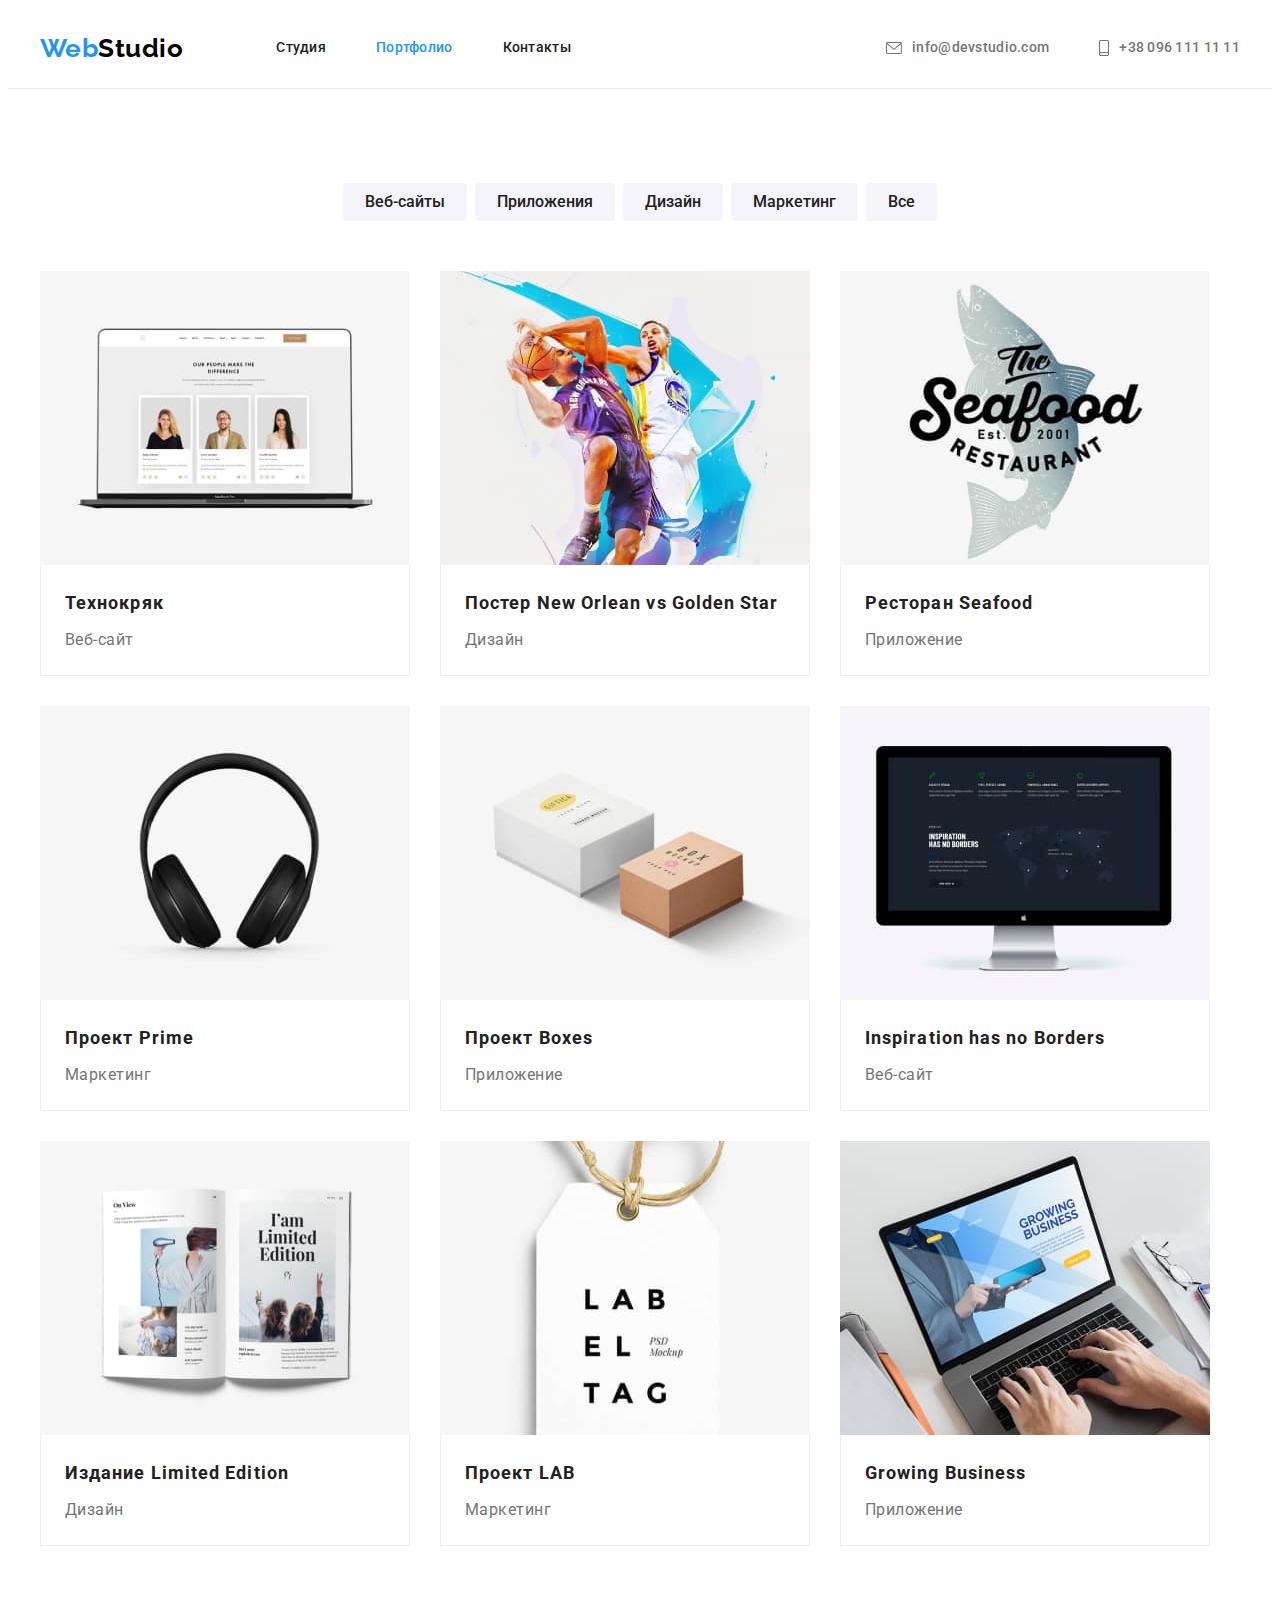
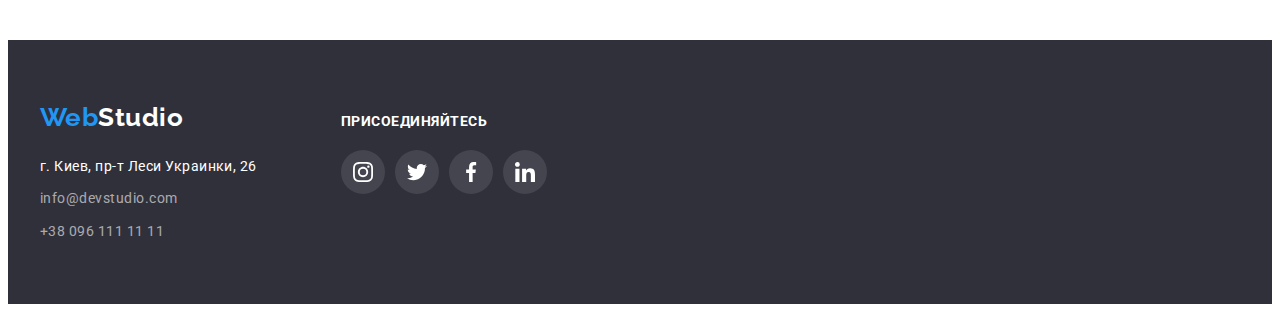
==== portfolio.html @ 441e7ecd "home work 5" ====
<!DOCTYPE html>
<html lang="ru">

<head>
    <meta charset="UTF-8" />
    <meta name="viewport" content="width=device-width, initial-scale=1.0" />
    <title>portfolio</title>
    <link href="https://fonts.googleapis.com/css2?family=Raleway:wght@700&family=Roboto:wght@400;500;700;900&display=swap" rel="stylesheet" />
    <link rel="stylesheet" href="https://cdnjs.cloudflare.com/ajax/libs/modern-normalize/1.0.0/modern-normalize.min.css" integrity="sha512-ISS7cAi1PEhQ8jnbJpJZMd29NlhNj4AWYyLOSp2CE/CsHxTCu+r+t0D2yoJudVrd0/8fTVPUVDzY5Tvli75u/g==" crossorigin="anonymous" />
    <link rel="stylesheet" href="./css/style.css" />
</head>

<body>
    <!-- =========== header =========== -->
    <header class="header">
        <div class="container header">
            <nav class="header-nav">
                <a class="logo" href="#">Web<span>Studio</span></a>
                <ul class="nav">
                    <li class="item"><a class="link" href="./index.html">Студия</a></li>
                    <li class="item"><a class="link active" href="#">Портфолио</a></li>
                    <li class="item"><a class="link" href="#">Контакты</a></li>
                </ul>
            </nav>
            <ul class="contacts">
                <li class="item">
                    <a class="link" href="mailto:info@devstudio.com">
                        <svg class="icon-item-email">
                            <use href="./images/system/sprite.svg#email"></use>
                        </svg>
                        info@devstudio.com
                    </a>
                </li>
                <li class="item">
                    <a class="link" href="tel:+380961111111">
                        <svg class="icon-item-smartphone">
                            <use href="./images/system/sprite.svg#smartphone"></use>
                        </svg>
                        +38 096 111 11 11
                    </a>
                </li>
            </ul>
        </div>
    </header>
    <!-- =========== portfolio =========== -->
    <section class="portfolio">
        <div class="container">
            <h1 class="visually-hidden">Портфолио</h1>
            <ul class="filter">
                <li class="item"><button class="btn" type="button">Веб-сайты</button></li>
                <li class="item"><button class="btn" type="button">Приложения</button></li>
                <li class="item"><button class="btn" type="button">Дизайн</button></li>
                <li class="item"><button class="btn" type="button">Маркетинг</button></li>
                <li class="item"><button class="btn" type="button">Все</button></li>
            </ul>
            <ul class="samples">
                <li class="item">
                    <a class="link" href="#">
                        <img class="img" src="./images/content/p-img-1.jpg" alt="ноутбук з людьми" width="370" />
                        <div class="wrapper">
                            <h2 class="title">Технокряк</h2>
                            <p class="text">Веб-сайт</p>
                        </div>
                    </a>
                </li>
                <li class="item">
                    <a class="link" href="#">
                        <img class="img" src="./images/content/p-img-2.jpg" alt="баскетболісти" width="370" />
                        <div class="wrapper">
                            <h2 class="title">Постер New Orlean vs Golden Star</h2>
                            <p class="text">Дизайн</p>
                        </div>
                    </a>
                </li>
                <li class="item">
                    <a class="link" href="#">
                        <img class="img" src="./images/content/p-img-3.jpg" alt="логотип Seafood" width="370" />
                        <div class="wrapper">
                            <h2 class="title">Ресторан Seafood</h2>
                            <p class="text">Приложение</p>
                        </div>
                    </a>
                </li>
                <li class="item">
                    <a class="link" href="#">
                        <img class="img" src="./images/content/p-img-4.jpg" alt="навушники" width="370" />
                        <div class="wrapper">
                            <h2 class="title">Проект Prime</h2>
                            <p class="text">Маркетинг</p>
                        </div>
                    </a>
                </li>
                <li class="item">
                    <a class="link" href="#">
                        <img class="img" src="./images/content/p-img-5.jpg" alt="дві коробки" width="370" />
                        <div class="wrapper">
                            <h2 class="title">Проект Boxes</h2>
                            <p class="text">Приложение</p>
                        </div>
                    </a>
                </li>
                <li class="item">
                    <a class="link" href="#">
                        <img class="img" src="./images/content/p-img-6.jpg" alt="монітор компютера" width="370" />
                        <div class="wrapper">
                            <h2 class="title">Inspiration has no Borders</h2>
                            <p class="text">Веб-сайт</p>
                        </div>
                    </a>
                </li>
                <li class="item">
                    <a class="link" href="#">
                        <img class="img" src="./images/content/p-img-7.jpg" alt="відкрита книга" width="370" />
                        <div class="wrapper">
                            <h2 class="title">Издание Limited Edition</h2>
                            <p class="text">Дизайн</p>
                        </div>
                    </a>
                </li>
                <li class="item">
                    <a class="link" href="#">
                        <img class="img" src="./images/content/p-img-8.jpg" alt="етикетка LAB" width="370" />
                        <div class="wrapper">
                            <h2 class="title">Проект LAB</h2>
                            <p class="text">Маркетинг</p>
                        </div>
                    </a>
                </li>
                <li class="item">
                    <a class="link" href="#">
                        <img class="img" src="./images/content/p-img-9.jpg" alt="ноутбук на якому друкують" width="370" />
                        <div class="wrapper">
                            <h2 class="title">Growing Business</h2>
                            <p class="text">Приложение</p>
                        </div>
                    </a>
                </li>
            </ul>
        </div>
    </section>
    <!-- =========== footer =========== -->
    <footer class="footer">
        <div class="container wrapper">
            <div class="footer-wrapper">
                <a class="logo" href="#">Web<span>Studio</span></a>
                <address class="address">
                    г. Киев, пр-т Леси Украинки, 26
                    <a class="contact" href="mailto:info@devstudio.com">info@devstudio.com</a>
                    <a class="contact" href="tel:+380961111111">+38 096 111 11 11</a>
                </address>
            </div>
            <div class="join">
                <p class="join-title">присоединяйтесь</p>
                <ul class="join-list list">
                    <li class="list-item item">
                        <a class="item-link" href="https://www.instagram.com/hvozdetskiyyrii/" target="_blank" rel="noopener">
                            <svg class="join-icon">
                                <use href="./images/system/sprite.svg#instagram"></use>
                            </svg>
                        </a>
                    </li>
                    <li class="list-item item">
                        <a class="item-link" href="https://twitter.com/Rasty_Wow" target="_blank" rel="noopener">
                            <svg class="join-icon">
                                <use href="./images/system/sprite.svg#twitter"></use>
                            </svg>
                        </a>
                    </li>
                    <li class="list-item item">
                        <a class="item-link" href="https://www.facebook.com/profile.php?id=100014573435045" target="_blank" rel="noopener">
                            <svg class="join-icon">
                                <use href="./images/system/sprite.svg#facebook"></use>
                            </svg>
                        </a>
                    </li>
                    <li class="list-item item">
                        <a class="item-link" href="https://www.linkedin.com/in/yrii-hvozdetskiy-2976211a9/" target="_blank" rel="noopener">
                            <svg class="join-icon">
                                <use href="./images/system/sprite.svg#linkedin"></use>
                            </svg>
                        </a>

                    </li>
                </ul>
            </div>
        </div>
    </footer>
</body>

</html>
---- css/style.css ----
/* ======= global css ======= */
:root {
    --primary-text-color: #757575;
    --title-color: #212121;
    --accent-color: #2196F3;
    --white-text-color: #FFFFFF;
    --bg-color: #F5F4FA;
    --header-logo-span: #000000;
    --hero-footer-bg-color: #2F303A;
    --icon-current-color: #AFB1B8;
}

html {
    box-sizing: border-box;
}

body {
    font-family: Roboto, sans-serif;
    font-weight: 400;
    letter-spacing: 0.03em;
    line-height: 1.71;
    color: var(--primary-text-color);
}

h1,
h2,
h3,
h4,
h5,
h6 {
    padding: 0;
    margin: 0;
}

img {
    display: block;
    max-width: 100%;
    height: auto;
}

a {
    text-decoration: none;
    cursor: pointer;
    display: inline-block;
}

ul,
li {
    list-style: none;
    margin: 0;
    padding: 0;
}

button {
    font-family: inherit;
    cursor: pointer;
}

.visually-hidden {
    position: absolute;
    width: 1px;
    height: 1px;
    margin: -1px;
    border: 0;
    padding: 0;
    clip: rect(0 0 0 0);
    overflow: hidden;
}

/* ======= header css ======= */

.container {
    width: 1200px;
    padding-left: 15px;
    padding-right: 15px;
    margin-right: auto;
    margin-left: auto;
}

.container.header {
    display: flex;
    border: none;
}

.logo {
    font-family: Raleway, sans-serif;
    font-weight: 700;
    font-size: 26px;
    line-height: 1.19;

    color: var(--accent-color);
}

.logo span {
    color: var(--header-logo-span);
}

.header .logo {
    margin-right: 93px;
}

.header {
    align-items: center;
    border-bottom: 1px solid #ECECEC;
}

.header .contacts {
    display: flex;
}

.header-nav {
    display: flex;
    align-items: center;
}

.nav {
    display: flex;
}

.nav .link {
    font-weight: 500;
    font-size: 14px;
    line-height: 1.14;
    letter-spacing: 0.02em;
    padding: 32px 0;

    color: var(--title-color);
}

.nav .item+.item {
    margin-left: 50px;
}

.contacts {
    margin-left: auto;
}

.contacts .item+.item {
    margin-left: 50px;
}

.contacts .link {
    font-weight: 500;
    font-size: 14px;
    line-height: 1.14;
    letter-spacing: 0.02em;
    padding: 32px 0;
    display: flex;
    align-items: center;

    color: var(--primary-text-color);
}

.icon-item-email {
    width: 16px;
    height: 12px;
    margin-right: 10px;
    
    fill: currentColor;
}

.icon-item-smartphone {
    width: 10px;
    height: 16px;
    margin-right: 10px;

    fill: currentColor;
}

.contacts .link:hover,
.contacts .link:focus {
    --color4: var(--accent-color);
}

.link:hover,
.link:focus {
    color: var(--accent-color);
}

.nav .link.active {
    color: var(--accent-color);
}

/* ======= Студія / hero css =======*/

.hero {
    max-width: 1600px;
    text-align: center;
    padding-top: 200px;
    padding-bottom: 200px;
    padding-left: 15px;
    padding-right: 15px;
    margin-right: auto;
    margin-left: auto;

    background: var(--hero-footer-bg-color);
    background-position: center;
    background-repeat: no-repeat;
    background-size: cover;
    background: linear-gradient(to right, rgba(47, 48, 58, 0.4), rgba(47, 48, 58, 0.4)), url("../images/content/hero-bg.jpg");
}

.hero .title {
    font-weight: 900;
    font-size: 44px;
    line-height: 1.36;
    text-align: center;
    letter-spacing: 0.06em;
    text-transform: uppercase;

    color: var(--white-text-color);
}

.hero .btn {
    font-weight: 700;
    font-size: 16px;
    line-height: 1.88;
    letter-spacing: 0.06em;
    margin-top: 30px;
    padding: 10px 32px;
    border-radius: 4px;

    color: var(--white-text-color);
    background: var(--accent-color);
    box-shadow: 0px 4px 4px rgba(0, 0, 0, 0.15);
    border: transparent;
}

/* ======= Студія / benefits css =======*/

.benefits {
    padding-top: 94px;
}

.benefits .icon {
    text-align: center;
    padding-top: 25px;
    padding-bottom: 25px;
    margin-bottom: 30px;
    display: flex;
    justify-content: center;
    border-radius: 4px;

    background: var(--bg-color)
}

.benefits .icon-item {
    width: 70px;
    height: 70px;

}


.benefits .title {
    font-weight: 700;
    font-size: 14px;
    line-height: 1.14;
    text-transform: uppercase;

    color: var(--title-color);
}

.benefits .text {
    font-size: 14px;
    line-height: 1.71;
    margin: 10px 0 0 0;
}

.benefits .list {
    display: flex;
    flex-wrap: wrap;
    margin: -15px;
}

.benefits .item {
    width: 270px;
    margin: 15px;
}

/* ======= Студія / works css =======*/

.works {
    padding: 94px 0px;
}

.works .img {
    display: block;
}

.works .title {
    font-weight: 700;
    font-size: 36px;
    line-height: 1.17;
    text-align: center;

    color: var(--title-color);
}

.works .list {
    display: flex;
    flex-wrap: wrap;
    margin: -15px;
    margin-top: 50px;
}

.works .item {
    width: 370px;
    margin: 15px;
}

/* ======= Студія / team css =======*/

.team {
    padding-top: 94px;
    padding-bottom: 94px;

    background-color: var(--bg-color);
}

.team .main-title {
    font-weight: 700;
    font-size: 36px;
    line-height: 1.17;
    text-align: center;

    color: var(--title-color);
}

.description {
    display: flex;
    flex-wrap: wrap;
    margin: -15px;
    margin-top: 50px;
}

.description .wrapper {
    padding: 30px 32px;

}

.description .item {
    margin: 15px;
    text-align: center;


    background-color: #FFFFFF;
    box-shadow: 0px 1px 3px rgba(0, 0, 0, 0.12), 0px 1px 1px rgba(0, 0, 0, 0.14), 0px 2px 1px rgba(0, 0, 0, 0.2);
    border-radius: 0px 0px 4px 4px;
}

.description .img {
    display: block;
}

.description .title {
    font-weight: 500;
    font-size: 16px;
    line-height: 1.19;

    color: var(--title-color);
}

.description .text {
    font-size: 16px;
    line-height: 1.19;
    margin: 10px 0 0;
}

.social-networks {
    display: flex;
    justify-content: space-between;
    margin-top: 16px;
}

.network-link {
    display: flex;
    align-items: center;
    justify-content: center;
    width: 44px;
    height: 44px;
    border-radius: 50%;

    color: var(--icon-current-color);
}

.network-link:hover,
.network-link:focus {
    background-color: var(--accent-color);
    color: var(--white-text-color);
}

.network-icon{
    fill: currentColor;
}

.social-networks .network-icon {
    width: 20px;
    height: 20px;
}

/* ======= Студія / customers css =======*/

.customers {
    padding: 94px 0px;
}

.customers .title {
    font-weight: 700;
    font-size: 36px;
    line-height: 1.17;
    text-align: center;
    margin-bottom: 50px;

    color: var(--title-color)
}

.customers .company {
    display: flex;
    justify-content: center;
}

.company-item:not(:nth-last-child(1)) {
    margin-right: 30px;
}

.company-link {
    display: flex;
    align-items: center;
    justify-content: center;
    min-width: 170px;
    height: 90px;
    border: 1px solid var(--icon-current-color);
    box-sizing: border-box;
    border-radius: 4px;

    color:var(--icon-current-color);
}

.company-link:hover,
.company-link:focus {
    border-color: var(--accent-color);
    color:var(--accent-color);
}

.company-icon{
    fill: currentColor;
}

/*======= Портфолио / filter css =======*/

.portfolio {
    padding-top: 94px;
    padding-bottom: 94px;
}

.filter {
    display: flex;
    justify-content: center;
}

.filter .btn {
    font-weight: 500;
    font-size: 16px;
    line-height: 1.62;
    padding: 6px 22px;
    border-radius: 4px;

    color: var(--title-color);
    background: var(--bg-color);
    border: transparent;
}

.filter .item+.item {
    margin-left: 8px;
}

.filter .btn:hover,
.filter .btn:focus {
    font-style: normal;
    font-weight: 500;
    font-size: 16px;
    line-height: 1.62;
    /* text-align: center; */

    color: var(--white-text-color);
    background: var(--accent-color);
}

/*======= Портфолио / samples css =======*/

.samples {
    display: flex;
    flex-wrap: wrap;
    margin-top: 50px;
}

.samples .link:hover,
.samples .link:focus {
    box-shadow: 0px 1px 1px rgba(0, 0, 0, 0.12), 0px 4px 4px rgba(0, 0, 0, 0.06), 1px 4px 6px rgba(0, 0, 0, 0.16);
}

.samples .item:not(:nth-child(3n)) {
    margin-right: 30px;
}

.samples .item:not(:nth-last-child(-n+3)) {
    margin-bottom: 30px;
}

.samples .wrapper {
    padding: 20px 24px;
    border: 1px solid #EEEEEE;
    border-top: none;
}

.samples .img {
    display: block;
}

.samples .title {
    font-weight: 700;
    font-size: 18px;
    line-height: 2;
    letter-spacing: 0.06em;

    color: var(--title-color);
}

.samples .text {
    font-size: 16px;
    line-height: 1.88;
    margin: 4px 0 0;

    color: var(--primary-text-color);
}

/* ======= footer css ======= */

.container.wrapper {
    display: flex;
    align-items: baseline;
}

.footer-wrapper {
    margin-right: 70px;
}

.footer {
    padding-top: 60px;
    padding-bottom: 60px;

    background-color: var(--hero-footer-bg-color);
}

.footer .logo {
    font-family: Raleway;
    font-weight: 700;
    font-size: 26px;
    line-height: 1.19;

    color: var(--accent-color);
}

.footer .logo span {
    color: var(--white-text-color);
}

.footer .address {
    width: 231px;
    font-style: normal;
    font-size: 14px;
    line-height: 1.71;
    margin-top: 20px;

    color: var(--white-text-color);
}

.address .contact {
    font-style: normal;
    font-size: 14px;
    line-height: 1.71;
    margin-top: 9px;

    color: rgba(255, 255, 255, 0.6);
}

.address .contact:hover,
.address .contact:focus {
    color: var(--white-text-color);
}

.join-title {
    font-weight: 700;
    font-size: 14px;
    line-height: 1.14;
    text-transform: uppercase;
    margin-bottom: 20px;

    color: var(--white-text-color);
}

.join-list {
    display: flex;
    justify-content: center;
}

.list-item:not(:nth-last-child(1)) {
    margin-right: 10px;
}

.item-link {
    display: inline-flex;
    padding: 12px;
    border-radius: 50%;

    background: rgba(255, 255, 255, 0.1);
    color: var(--white-text-color);
}

.item-link:hover,
.item-link:focus {
    background-color: var(--accent-color);

}

.join-icon {
    width: 20px;
    height: 20px;

    fill: currentColor;
}
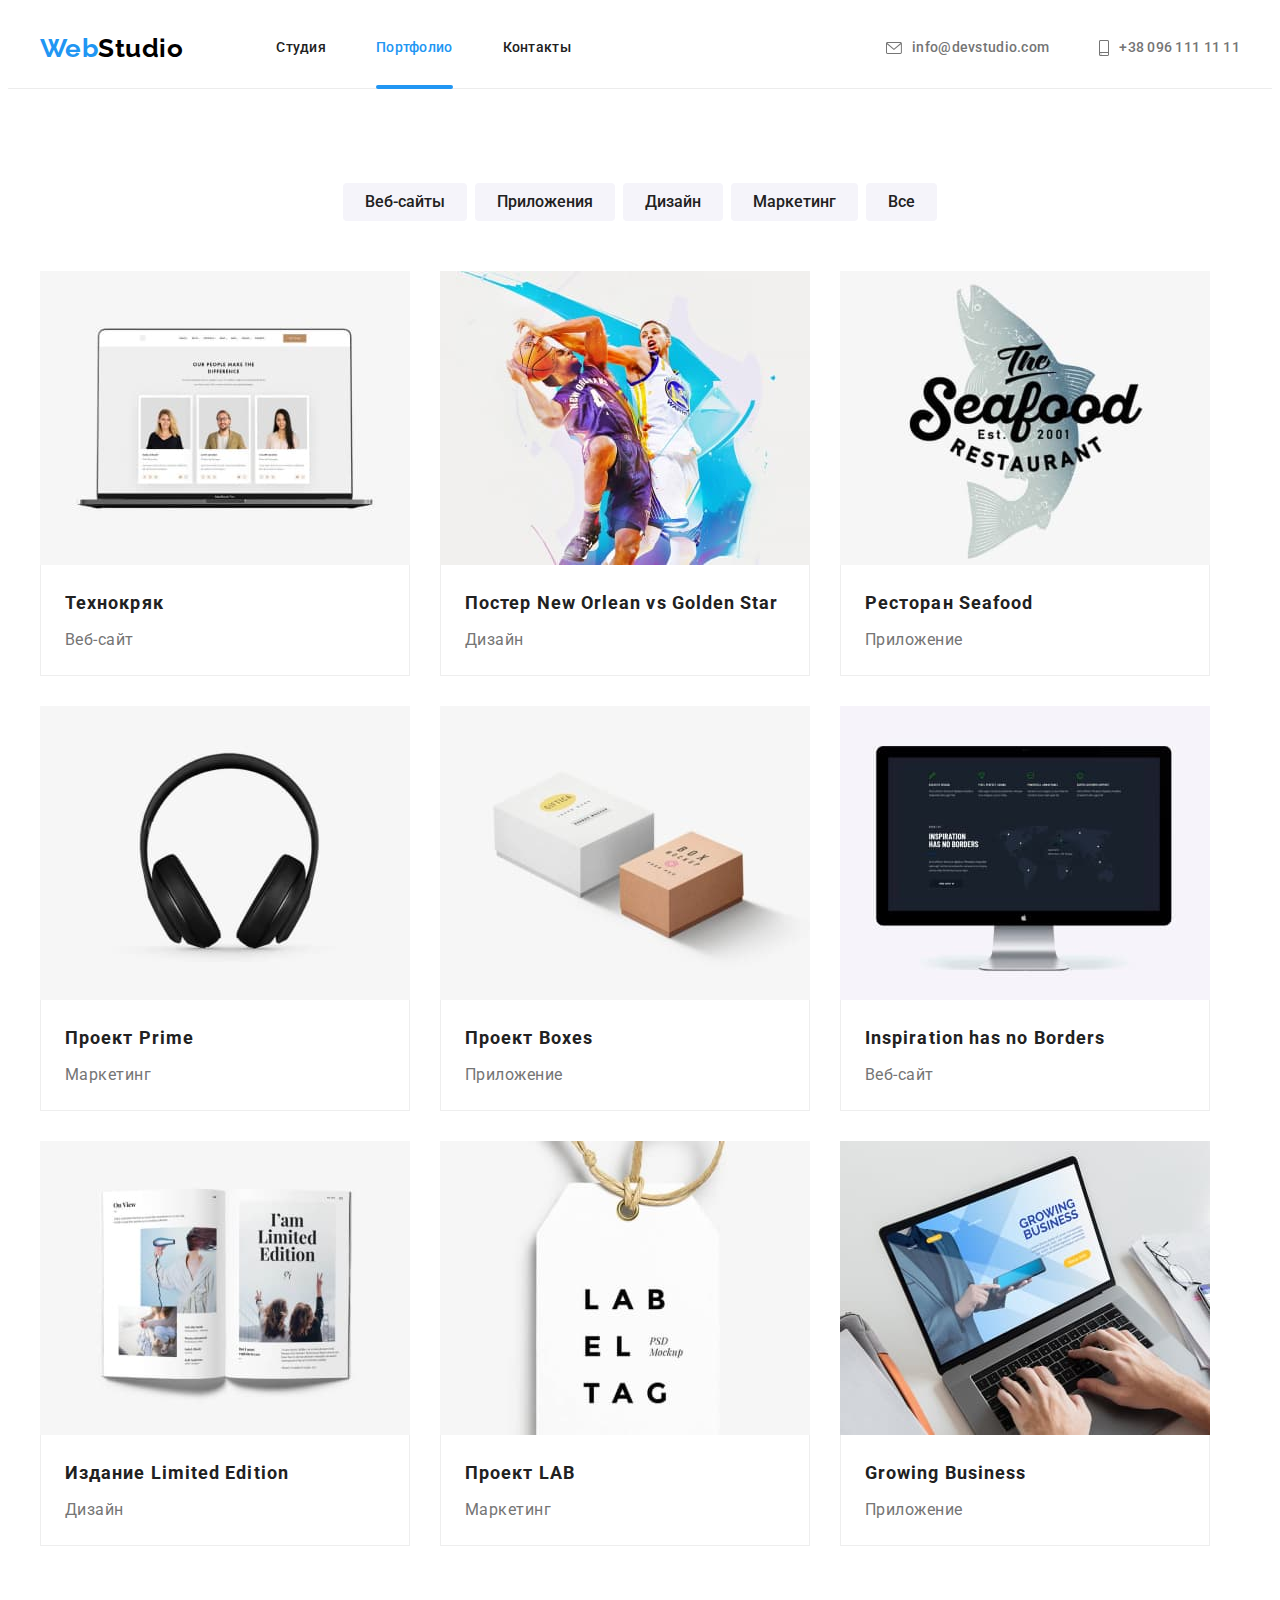
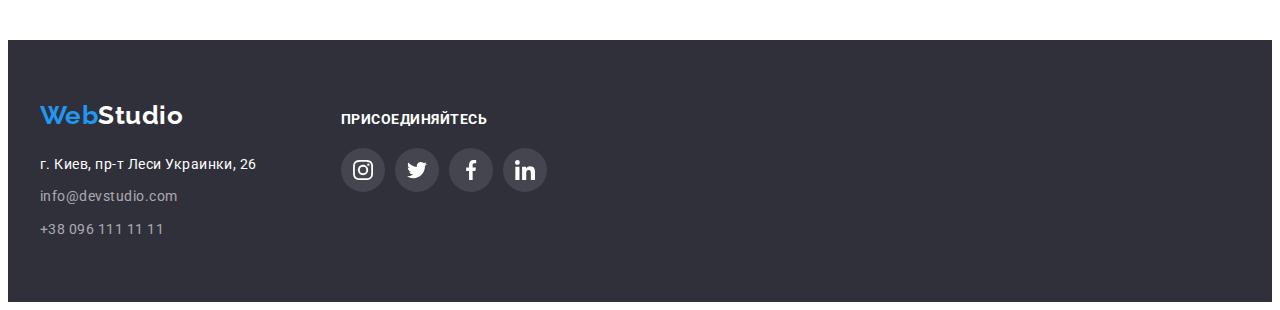
==== commit de39bcd3: "add overlay to. portfolio .samples" ====
--- a/portfolio.html
+++ b/portfolio.html
@@ -56,7 +56,13 @@
             <ul class="samples">
                 <li class="item">
                     <a class="link" href="#">
-                        <img class="img" src="./images/content/p-img-1.jpg" alt="ноутбук з людьми" width="370" />
+                        <div class="wrapper-overlay">
+                            <img class="img" src="./images/content/p-img-1.jpg" alt="ноутбук з людьми" width="370" />
+                            <div class="samples-overlay">
+                                <p class="samples-overlay-text">Технокряк это современная площадка распространения коронавируса. Компании используют эту платформу для цифрового шпионажа и атак на защищённые сервера конкурентов.
+                                </p>
+                            </div>
+                        </div>
                         <div class="wrapper">
                             <h2 class="title">Технокряк</h2>
                             <p class="text">Веб-сайт</p>
@@ -65,7 +71,13 @@
                 </li>
                 <li class="item">
                     <a class="link" href="#">
-                        <img class="img" src="./images/content/p-img-2.jpg" alt="баскетболісти" width="370" />
+                        <div class="wrapper-overlay">
+                            <img class="img" src="./images/content/p-img-2.jpg" alt="баскетболісти" width="370" />
+                            <div class="samples-overlay">
+                                <p class="samples-overlay-text">Технокряк это современная площадка распространения коронавируса. Компании используют эту платформу для цифрового шпионажа и атак на защищённые сервера конкурентов.
+                                </p>
+                            </div>
+                        </div>
                         <div class="wrapper">
                             <h2 class="title">Постер New Orlean vs Golden Star</h2>
                             <p class="text">Дизайн</p>
@@ -74,7 +86,12 @@
                 </li>
                 <li class="item">
                     <a class="link" href="#">
-                        <img class="img" src="./images/content/p-img-3.jpg" alt="логотип Seafood" width="370" />
+                        <div class="wrapper-overlay">
+                            <img class="img" src="./images/content/p-img-3.jpg" alt="логотип Seafood" width="370" />
+                            <div class="samples-overlay">
+                                <p class="samples-overlay-text">Технокряк это современная площадка распространения коронавируса. Компании используют эту платформу для цифрового шпионажа и атак на защищённые сервера конкурентов.</p>
+                            </div>
+                        </div>
                         <div class="wrapper">
                             <h2 class="title">Ресторан Seafood</h2>
                             <p class="text">Приложение</p>
@@ -83,7 +100,12 @@
                 </li>
                 <li class="item">
                     <a class="link" href="#">
-                        <img class="img" src="./images/content/p-img-4.jpg" alt="навушники" width="370" />
+                        <div class="wrapper-overlay">
+                            <img class="img" src="./images/content/p-img-4.jpg" alt="навушники" width="370" />
+                            <div class="samples-overlay">
+                                <p class="samples-overlay-text">Технокряк это современная площадка распространения коронавируса. Компании используют эту платформу для цифрового шпионажа и атак на защищённые сервера конкурентов.</p>
+                            </div>
+                        </div>
                         <div class="wrapper">
                             <h2 class="title">Проект Prime</h2>
                             <p class="text">Маркетинг</p>
@@ -92,7 +114,12 @@
                 </li>
                 <li class="item">
                     <a class="link" href="#">
-                        <img class="img" src="./images/content/p-img-5.jpg" alt="дві коробки" width="370" />
+                        <div class="wrapper-overlay">
+                            <img class="img" src="./images/content/p-img-5.jpg" alt="дві коробки" width="370" />
+                            <div class="samples-overlay">
+                                <p class="samples-overlay-text">Технокряк это современная площадка распространения коронавируса. Компании используют эту платформу для цифрового шпионажа и атак на защищённые сервера конкурентов.</p>
+                            </div>
+                        </div>
                         <div class="wrapper">
                             <h2 class="title">Проект Boxes</h2>
                             <p class="text">Приложение</p>
@@ -101,7 +128,12 @@
                 </li>
                 <li class="item">
                     <a class="link" href="#">
-                        <img class="img" src="./images/content/p-img-6.jpg" alt="монітор компютера" width="370" />
+                        <div class="wrapper-overlay">
+                            <img class="img" src="./images/content/p-img-6.jpg" alt="монітор компютера" width="370" />
+                            <div class="samples-overlay">
+                                <p class="samples-overlay-text">Технокряк это современная площадка распространения коронавируса. Компании используют эту платформу для цифрового шпионажа и атак на защищённые сервера конкурентов.</p>
+                            </div>
+                        </div>
                         <div class="wrapper">
                             <h2 class="title">Inspiration has no Borders</h2>
                             <p class="text">Веб-сайт</p>
@@ -110,7 +142,12 @@
                 </li>
                 <li class="item">
                     <a class="link" href="#">
-                        <img class="img" src="./images/content/p-img-7.jpg" alt="відкрита книга" width="370" />
+                        <div class="wrapper-overlay">
+                            <img class="img" src="./images/content/p-img-7.jpg" alt="відкрита книга" width="370" />
+                            <div class="samples-overlay">
+                                <p class="samples-overlay-text">Технокряк это современная площадка распространения коронавируса. Компании используют эту платформу для цифрового шпионажа и атак на защищённые сервера конкурентов.</p>
+                            </div>
+                        </div>
                         <div class="wrapper">
                             <h2 class="title">Издание Limited Edition</h2>
                             <p class="text">Дизайн</p>
@@ -119,7 +156,12 @@
                 </li>
                 <li class="item">
                     <a class="link" href="#">
-                        <img class="img" src="./images/content/p-img-8.jpg" alt="етикетка LAB" width="370" />
+                        <div class="wrapper-overlay">
+                            <img class="img" src="./images/content/p-img-8.jpg" alt="етикетка LAB" width="370" />
+                            <div class="samples-overlay">
+                                <p class="samples-overlay-text">Технокряк это современная площадка распространения коронавируса. Компании используют эту платформу для цифрового шпионажа и атак на защищённые сервера конкурентов.</p>
+                            </div>
+                        </div>
                         <div class="wrapper">
                             <h2 class="title">Проект LAB</h2>
                             <p class="text">Маркетинг</p>
@@ -128,7 +170,12 @@
                 </li>
                 <li class="item">
                     <a class="link" href="#">
-                        <img class="img" src="./images/content/p-img-9.jpg" alt="ноутбук на якому друкують" width="370" />
+                        <div class="wrapper-overlay">
+                            <img class="img" src="./images/content/p-img-9.jpg" alt="ноутбук на якому друкують" width="370" />
+                            <div class="samples-overlay">
+                                <p class="samples-overlay-text">Технокряк это современная площадка распространения коронавируса. Компании используют эту платформу для цифрового шпионажа и атак на защищённые сервера конкурентов.</p>
+                            </div>
+                        </div>
                         <div class="wrapper">
                             <h2 class="title">Growing Business</h2>
                             <p class="text">Приложение</p>
--- a/css/style.css
+++ b/css/style.css
@@ -8,6 +8,7 @@
     --header-logo-span: #000000;
     --hero-footer-bg-color: #2F303A;
     --icon-current-color: #AFB1B8;
+    --time-distribution-function: cubic-bezier(0.4, 0, 0.2, 1);
 }
 
 html {
@@ -47,6 +48,11 @@
 ul,
 li {
     list-style: none;
+    margin: 0;
+    padding: 0;
+}
+
+p {
     margin: 0;
     padding: 0;
 }
@@ -155,7 +161,7 @@
     width: 16px;
     height: 12px;
     margin-right: 10px;
-    
+
     fill: currentColor;
 }
 
@@ -178,7 +184,22 @@
 }
 
 .nav .link.active {
+    position: relative;
     color: var(--accent-color);
+}
+
+.nav .link.active::after {
+    position: absolute;
+    bottom: -1px;
+    left: 0;
+
+    content: "";
+    height: 4px;
+    width: 100%;
+    border-radius: 2px;
+
+    background: var(--accent-color);
+
 }
 
 /* ======= Студія / hero css =======*/
@@ -304,9 +325,32 @@
 }
 
 .works .item {
+    position: relative;
     width: 370px;
     margin: 15px;
 }
+
+.works .wrapper {
+    position: absolute;
+    bottom: 0;
+    left: 0;
+    right: 0;
+
+    background: rgba(47, 48, 58, 0.8);
+}
+
+.works .text {
+    font-weight: 700;
+    font-size: 14px;
+    line-height: 1.14;
+    text-align: center;
+    text-transform: uppercase;
+    padding: 27px;
+
+    color: var(--white-text-color);
+}
+
+
 
 /* ======= Студія / team css =======*/
 
@@ -389,7 +433,7 @@
     color: var(--white-text-color);
 }
 
-.network-icon{
+.network-icon {
     fill: currentColor;
 }
 
@@ -433,16 +477,16 @@
     box-sizing: border-box;
     border-radius: 4px;
 
-    color:var(--icon-current-color);
+    color: var(--icon-current-color);
 }
 
 .company-link:hover,
 .company-link:focus {
     border-color: var(--accent-color);
-    color:var(--accent-color);
-}
-
-.company-icon{
+    color: var(--accent-color);
+}
+
+.company-icon {
     fill: currentColor;
 }
 
@@ -499,6 +543,29 @@
     box-shadow: 0px 1px 1px rgba(0, 0, 0, 0.12), 0px 4px 4px rgba(0, 0, 0, 0.06), 1px 4px 6px rgba(0, 0, 0, 0.16);
 }
 
+.samples .link:hover .samples-overlay,
+.samples .link:focus .samples-overlay  {
+    transform: translateY(0px);
+}
+
+.wrapper-overlay {
+    position: relative;
+    overflow: hidden;
+}
+
+.samples-overlay {
+    position: absolute;
+    height: 100%;
+    bottom: 0;
+    left: 0;
+    display: flex;
+    align-items: center;
+    transform: translateY(100%);
+    transition: transform 250ms var(--time-distribution-function);
+
+    background: rgba(33, 150, 243, 0.9);
+}
+
 .samples .item:not(:nth-child(3n)) {
     margin-right: 30px;
 }
@@ -515,6 +582,14 @@
 
 .samples .img {
     display: block;
+}
+
+.samples-overlay-text {
+    font-size: 18px;
+    line-height: 1.56;
+    padding: 24px;
+
+    color: var(--white-text-color);
 }
 
 .samples .title {
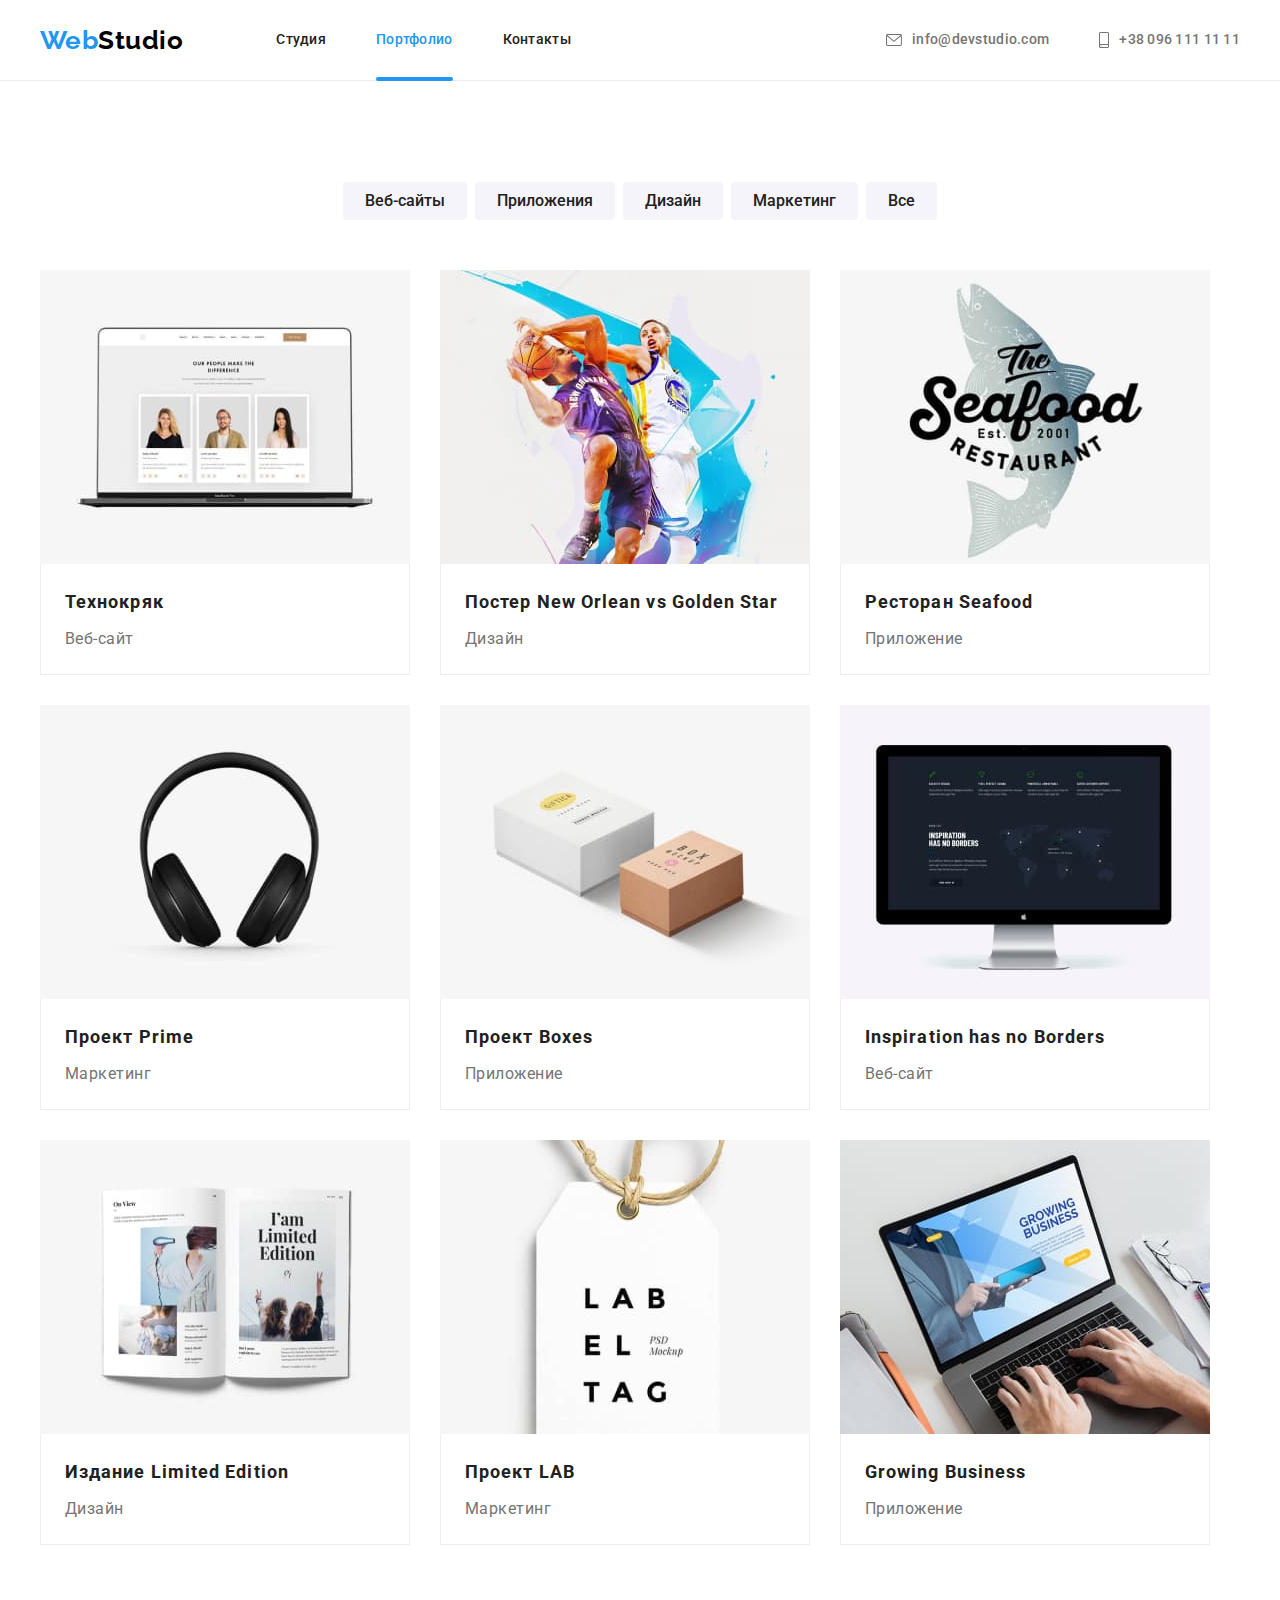
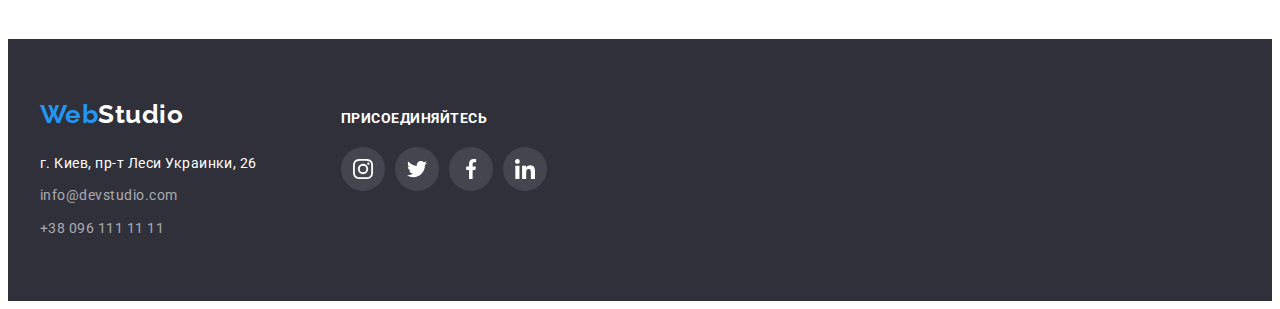
==== commit 2e47cf19: "add position:fixed header , add transform: scale(1.25) to company-link" ====
--- a/portfolio.html
+++ b/portfolio.html
@@ -13,7 +13,7 @@
 <body>
     <!-- =========== header =========== -->
     <header class="header">
-        <div class="container header">
+        <div class="container header-container">
             <nav class="header-nav">
                 <a class="logo" href="#">Web<span>Studio</span></a>
                 <ul class="nav">
--- a/css/style.css
+++ b/css/style.css
@@ -7,6 +7,7 @@
     --bg-color: #F5F4FA;
     --header-logo-span: #000000;
     --hero-footer-bg-color: #2F303A;
+    --modal-bg-color: #fff;
     --icon-current-color: #AFB1B8;
     --time-distribution-function: cubic-bezier(0.4, 0, 0.2, 1);
 }
@@ -75,6 +76,92 @@
 
 /* ======= header css ======= */
 
+
+/* =============== модалка =============== */
+
+.backdrop.is-hidden {
+    visibility: hidden;
+    opacity: 0;
+    pointer-events: none;
+}
+
+/* !прозорий фон коли зявляється модалка */
+.backdrop {
+    position: fixed;
+    top: 0;
+    left: 0;
+    width: 100%;
+    height: 100%;
+    z-index: 5;
+
+    background: rgba(0, 0, 0, 0.2);
+}
+
+/*! модалка Є  (аніміруєм появу)  */
+.backdrop .modal {
+    position: absolute;
+    top: 50%;
+    left: 50%;
+    width: 528px;
+    height: 581px;
+
+    opacity: 1;
+    transform: translate(-50%, -50%) scale(1);
+    transition: transform 250ms var(--time-distribution-function), opacity 250ms var(--time-distribution-function);
+
+    background: var(--modal-bg-color);
+    box-shadow: 0px 1px 3px rgba(0, 0, 0, 0.12), 0px 1px 1px rgba(0, 0, 0, 0.14), 0px 2px 1px rgba(0, 0, 0, 0.2);
+    border-radius: 4px;
+}
+
+/*!  мадалки НЕМАЄ  */
+.backdrop.is-hidden .modal {
+    transform: translate(-50%, -50%) scale(2);
+    opacity: 0;
+    transition: transform 250ms var(--time-distribution-function), opacity 250ms var(--time-distribution-function);
+}
+
+.btn-modal-close {
+    position: absolute;
+    top: 8px;
+    right: 8px;
+    width: 30px;
+    height: 30px;
+    border: 1px solid rgba(0, 0, 0, 0.1);
+    border-radius: 50%;
+
+    background: var(--modal-bg-color);
+}
+
+.btn-modal-close::before,
+.btn-modal-close::after {
+    position: absolute;
+    content: '';
+    top: 7px;
+    left: 14px;
+    height: 14px;
+    width: 1px;
+
+    background: #000;
+    transition: 250ms var(--time-distribution-function);
+
+}
+
+.btn-modal-close:hover::before,
+.btn-modal-close:hover::after {
+    opacity: 0.3;
+}
+
+.btn-modal-close::before {
+    transform: rotate(45deg);
+}
+
+.btn-modal-close::after {
+    transform: rotate(-45deg);
+}
+
+/* =============== / модалка =============== */
+
 .container {
     width: 1200px;
     padding-left: 15px;
@@ -83,9 +170,8 @@
     margin-left: auto;
 }
 
-.container.header {
-    display: flex;
-    border: none;
+.header-container {
+    display: flex;
 }
 
 .logo {
@@ -106,8 +192,15 @@
 }
 
 .header {
+    position: fixed;
+    top: 0;
+    left: 0;
+    right: 0;
+    z-index: 3;
     align-items: center;
+
     border-bottom: 1px solid #ECECEC;
+    background-color:#fff;
 }
 
 .header .contacts {
@@ -151,8 +244,11 @@
     line-height: 1.14;
     letter-spacing: 0.02em;
     padding: 32px 0;
+
     display: flex;
     align-items: center;
+
+    transition: 250ms var(--time-distribution-function);
 
     color: var(--primary-text-color);
 }
@@ -173,13 +269,12 @@
     fill: currentColor;
 }
 
-.contacts .link:hover,
-.contacts .link:focus {
-    --color4: var(--accent-color);
-}
-
-.link:hover,
-.link:focus {
+.header .link{
+    transition: color 250ms var(--time-distribution-function) ;
+}
+
+.header .link:hover,
+.header .link:focus {
     color: var(--accent-color);
 }
 
@@ -211,6 +306,7 @@
     padding-bottom: 200px;
     padding-left: 15px;
     padding-right: 15px;
+    margin-top: 80px;
     margin-right: auto;
     margin-left: auto;
 
@@ -386,7 +482,6 @@
     margin: 15px;
     text-align: center;
 
-
     background-color: #FFFFFF;
     box-shadow: 0px 1px 3px rgba(0, 0, 0, 0.12), 0px 1px 1px rgba(0, 0, 0, 0.14), 0px 2px 1px rgba(0, 0, 0, 0.2);
     border-radius: 0px 0px 4px 4px;
@@ -423,6 +518,8 @@
     width: 44px;
     height: 44px;
     border-radius: 50%;
+
+    transition:background-color 250ms var(--time-distribution-function),color 250ms var(--time-distribution-function);
 
     color: var(--icon-current-color);
 }
@@ -477,6 +574,8 @@
     box-sizing: border-box;
     border-radius: 4px;
 
+    transition: transform 250ms var(--time-distribution-function);
+
     color: var(--icon-current-color);
 }
 
@@ -484,6 +583,7 @@
 .company-link:focus {
     border-color: var(--accent-color);
     color: var(--accent-color);
+    transform: scale(1.25);
 }
 
 .company-icon {
@@ -493,7 +593,7 @@
 /*======= Портфолио / filter css =======*/
 
 .portfolio {
-    padding-top: 94px;
+    padding-top: 174px;
     padding-bottom: 94px;
 }
 
@@ -509,6 +609,8 @@
     padding: 6px 22px;
     border-radius: 4px;
 
+    transition: 250ms var(--time-distribution-function);
+
     color: var(--title-color);
     background: var(--bg-color);
     border: transparent;
@@ -524,10 +626,10 @@
     font-weight: 500;
     font-size: 16px;
     line-height: 1.62;
-    /* text-align: center; */
 
     color: var(--white-text-color);
     background: var(--accent-color);
+    box-shadow: 0px 3px 1px rgba(0, 0, 0, 0.1), 0px 1px 2px rgba(0, 0, 0, 0.08), 0px 2px 2px rgba(0, 0, 0, 0.12);
 }
 
 /*======= Портфолио / samples css =======*/
@@ -536,6 +638,10 @@
     display: flex;
     flex-wrap: wrap;
     margin-top: 50px;
+}
+
+.samples .link{
+    transition: 250ms var(--time-distribution-function);
 }
 
 .samples .link:hover,
@@ -544,7 +650,7 @@
 }
 
 .samples .link:hover .samples-overlay,
-.samples .link:focus .samples-overlay  {
+.samples .link:focus .samples-overlay {
     transform: translateY(0px);
 }
 
@@ -656,6 +762,8 @@
     line-height: 1.71;
     margin-top: 9px;
 
+    transition: color 250ms var(--time-distribution-function);
+
     color: rgba(255, 255, 255, 0.6);
 }
 
@@ -688,6 +796,8 @@
     padding: 12px;
     border-radius: 50%;
 
+    transition: background-color 250ms var(--time-distribution-function);
+
     background: rgba(255, 255, 255, 0.1);
     color: var(--white-text-color);
 }
